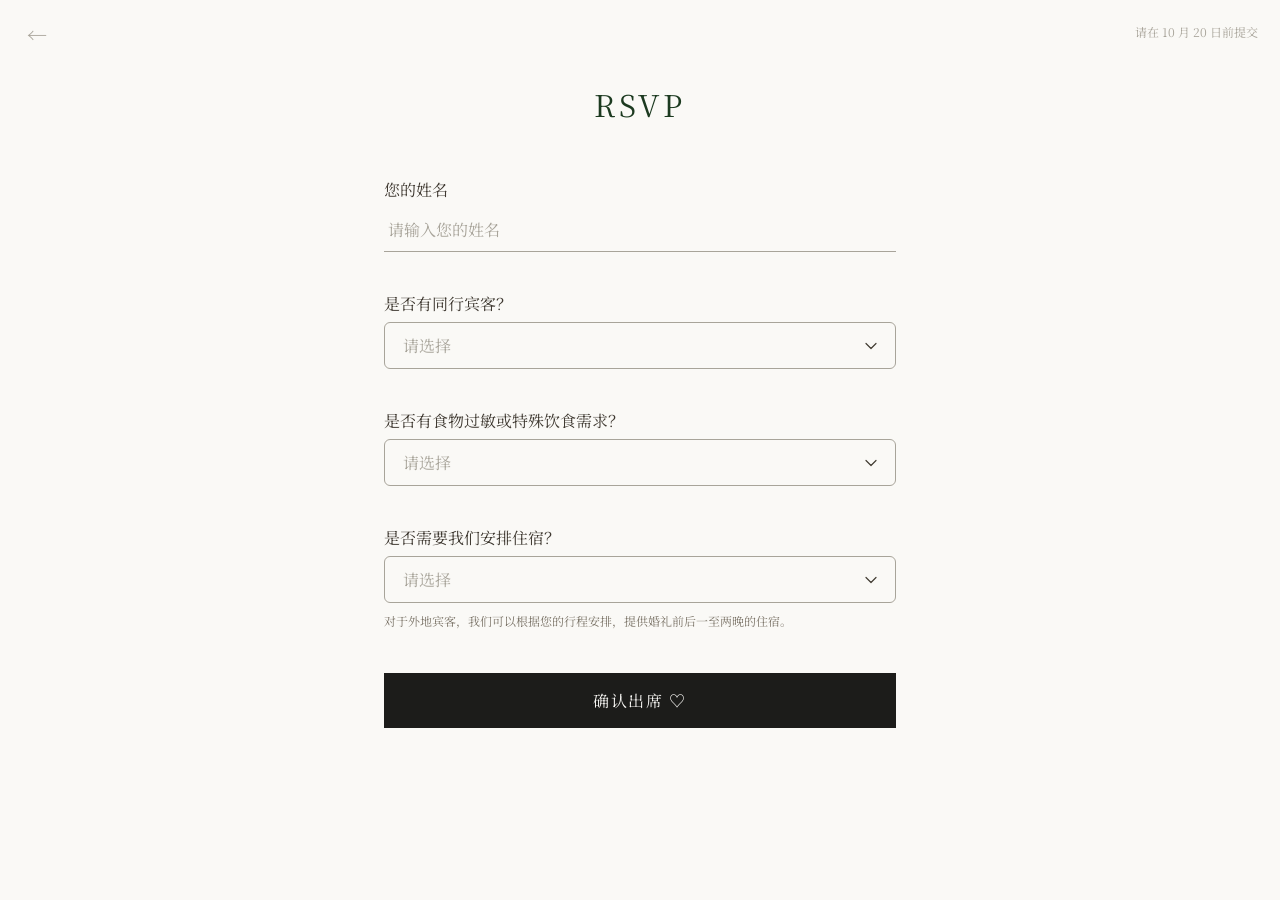
==== rsvp.html @ 76c414fb "Update RSVP success screen" ====
<!DOCTYPE html>
<html lang="zh">
<head>
  <meta charset="UTF-8" />
  <meta name="viewport" content="width=device-width, initial-scale=1.0" />
  <title>Wedding Invitation</title>
  <link rel="preconnect" href="https://fonts.googleapis.com" />
  <link rel="preconnect" href="https://fonts.gstatic.com" crossorigin />
  <link href="https://fonts.googleapis.com/css2?family=Cormorant+Garamond:ital,wght@0,300;0,400;1,300;1,400&family=Noto+Serif+SC:wght@300;400&family=Noto+Sans+SC:wght@300;400&display=swap" rel="stylesheet" />
  <link rel="stylesheet" href="style.css" />
</head>
<body class="rsvp-page">

  <a href="index.html?state=page3-rsvp" class="back-link rsvp-floating-back" id="rsvp-back-link" aria-label="返回邀请函">←</a>

  <main class="rsvp-main">
    <div class="rsvp-form-wrap">
      <h1 class="form-heading">RSVP</h1>
      <p class="form-sub">请在 10 月 20 日前提交</p>

      <div id="form-container">
        <div class="field-group">
          <label class="field-label" for="name">您的姓名</label>
          <input class="field-input" type="text" id="name" placeholder="请输入您的姓名" />
        </div>

        <div class="field-group">
          <label class="field-label" for="has-companion">是否有同行宾客？</label>
          <select class="field-select" id="has-companion">
            <option value="">请选择</option>
            <option value="无">无</option>
            <option value="有">有</option>
          </select>
        </div>

        <div class="field-group conditional-field" id="companion-detail-group" hidden>
          <label class="field-label" for="guest-names">同行宾客姓名</label>
          <textarea class="field-textarea compact" id="guest-names" rows="1" placeholder="如有同行宾客，请填写姓名"></textarea>
        </div>

        <div class="field-group">
          <label class="field-label" for="has-allergy">是否有食物过敏或特殊饮食需求？</label>
          <select class="field-select" id="has-allergy">
            <option value="">请选择</option>
            <option value="无">无</option>
            <option value="有">有</option>
          </select>
        </div>

        <div class="field-group conditional-field" id="allergy-detail-group" hidden>
          <label class="field-label" for="allergy-detail">请告诉我们具体的饮食需求</label>
          <textarea class="field-textarea compact" id="allergy-detail" rows="1" placeholder="如有食物过敏或特殊饮食需求，请在这里说明"></textarea>
        </div>

        <div class="field-group">
          <label class="field-label" for="needs-lodging">是否需要我们安排住宿？</label>
          <select class="field-select" id="needs-lodging">
            <option value="">请选择</option>
            <option value="不需要">不需要</option>
            <option value="需要">需要</option>
          </select>
          <p class="field-help">对于外地宾客，我们可以根据您的行程安排，提供婚礼前后一至两晚的住宿。</p>
        </div>

        <div class="field-group conditional-field" id="lodging-detail-group" hidden>
          <label class="field-label" for="lodging-detail">请填写住宿信息</label>
          <p class="field-help">请告诉我们预计入住人数及入住日期。</p>
          <textarea class="field-textarea compact" id="lodging-detail" rows="1" placeholder="示例：2 人，11 月 12 日入住，11 月 14 日离店"></textarea>
        </div>

        <button class="submit-btn" id="submit-btn" onclick="submitRsvp()">确认出席 ♡</button>
        <p class="error-msg" id="error-msg"></p>
      </div>

      <!-- Success state -->
      <div id="success-container" style="display:none;" class="success-container">
        <div class="success-sparkles" aria-hidden="true">
          <img class="success-sparkle success-sparkle-large" src="assets/figma/rsvp-success/sparkle-large.png" alt="" />
          <img class="success-sparkle success-sparkle-top" src="assets/figma/rsvp-success/sparkle-top.png" alt="" />
          <img class="success-sparkle success-sparkle-vertical" src="assets/figma/rsvp-success/sparkle-vertical.png" alt="" />
          <img class="success-sparkle success-sparkle-small" src="assets/figma/rsvp-success/sparkle-small.png" alt="" />
        </div>
        <h2 class="success-heading">回执已收到<br />我们婚礼上见吧！</h2>
        <a href="index.html?state=page3-rsvp" class="back-home-link">返回邀请函</a>
      </div>
    </div>
  </main>

  <script>
    function selectedValue(id) {
      return document.getElementById(id)?.value || '';
    }

    function bindConditionalSelect(selectId, activeValue, groupId) {
      const select = document.getElementById(selectId);
      const group = document.getElementById(groupId);
      if (!select || !group) return;

      const update = () => {
        group.hidden = select.value !== activeValue;
        select.classList.toggle('is-empty', !select.value);
        select.classList.remove('field-error');
      };

      select.addEventListener('change', update);
      update();
    }

    bindConditionalSelect('has-companion', '有', 'companion-detail-group');
    bindConditionalSelect('has-allergy', '有', 'allergy-detail-group');
    bindConditionalSelect('needs-lodging', '需要', 'lodging-detail-group');

    document.querySelectorAll('.field-input, .field-select, .field-textarea').forEach((field) => {
      field.addEventListener('input', () => field.classList.remove('field-error'));
      field.addEventListener('change', () => {
        field.classList.remove('field-error');
        if (field.matches('.field-select')) {
          field.classList.toggle('is-empty', !field.value);
        }
      });
    });

    async function submitRsvp() {
      const nameInput = document.getElementById('name');
      const companionSelect = document.getElementById('has-companion');
      const allergySelect = document.getElementById('has-allergy');
      const lodgingSelect = document.getElementById('needs-lodging');
      const guestNamesInput = document.getElementById('guest-names');
      const allergyDetailInput = document.getElementById('allergy-detail');
      const lodgingDetailInput = document.getElementById('lodging-detail');
      const fields = [nameInput, companionSelect, allergySelect, lodgingSelect, guestNamesInput, allergyDetailInput, lodgingDetailInput];
      const name = nameInput.value.trim();
      const errorMsg = document.getElementById('error-msg');
      errorMsg.textContent = '';

      const hasCompanion = selectedValue('has-companion');
      const guestNames = guestNamesInput.value.trim();
      const hasAllergy = selectedValue('has-allergy');
      const allergyDetail = allergyDetailInput.value.trim();
      const needsLodging = selectedValue('needs-lodging');
      const lodgingDetail = lodgingDetailInput.value.trim();
      const invalidFields = [];

      fields.forEach((field) => field.classList.remove('field-error'));
      if (!name) invalidFields.push(nameInput);
      if (!hasCompanion) invalidFields.push(companionSelect);
      if (hasCompanion === '有' && !guestNames) invalidFields.push(guestNamesInput);
      if (!hasAllergy) invalidFields.push(allergySelect);
      if (hasAllergy === '有' && !allergyDetail) invalidFields.push(allergyDetailInput);
      if (!needsLodging) invalidFields.push(lodgingSelect);
      if (needsLodging === '需要' && !lodgingDetail) invalidFields.push(lodgingDetailInput);

      if (invalidFields.length) {
        invalidFields.forEach((field) => field.classList.add('field-error'));
        errorMsg.textContent = '请完整填写标红的问题。';
        invalidFields[0].focus({ preventScroll: true });
        invalidFields[0].scrollIntoView({ behavior: 'smooth', block: 'center' });
        return;
      }

      const btn = document.getElementById('submit-btn');
      btn.textContent = '提交中...';
      btn.disabled = true;

      const controller = new AbortController();
      const timeoutId = setTimeout(() => controller.abort(), 12000);

      try {
        const res = await fetch('/api/rsvp', {
          method: 'POST',
          headers: { 'Content-Type': 'application/json' },
          body: JSON.stringify({
            name,
            hasCompanion,
            companionNames: guestNames,
            hasDietaryNeed: hasAllergy,
            dietaryDetail: allergyDetail,
            needsLodging,
            lodgingDetail
          }),
          signal: controller.signal
        });
        clearTimeout(timeoutId);

        if (res.ok) {
          document.body.classList.add('is-rsvp-submitted');
          document.getElementById('form-container').style.display = 'none';
          document.getElementById('success-container').style.display = 'block';
        } else {
          let errorDetail = '提交失败';
          try {
            const data = await res.json();
            errorDetail = data.detail || data.error || errorDetail;
          } catch (_) {}
          throw new Error(errorDetail);
        }
      } catch (e) {
        clearTimeout(timeoutId);
        errorMsg.textContent = e.name === 'AbortError'
          ? '提交超时，请稍后再试。'
          : `提交遇到问题：${e.message}`;
        btn.textContent = '确认出席 ♡';
        btn.disabled = false;
      }
    }
  </script>
</body>
</html>
---- style.css ----
@font-face {
  font-family: 'AaGuDianKeBenSongYMB';
  src: url('assets/fonts/AaGuDianKeBenSongYMB.ttf') format('truetype');
  font-weight: 400;
  font-style: normal;
  font-display: swap;
}

:root {
  --ink: #1c1c1a;
  --paper: #faf9f6;
  --stone: #d8d5cd;
  --stone-dark: #a8a49a;
  --accent: #8a7a5c;
  --font-display: 'Cormorant Garamond', 'Noto Serif SC', serif;
  --font-body: 'Noto Sans SC', -apple-system, sans-serif;
  --font-figma-type: 'Anonymous Pro', ui-monospace, SFMono-Regular, Menlo, monospace;
  --max-width: 720px;
  --app-height: 100dvh;
}

* { margin: 0; padding: 0; box-sizing: border-box; }

body {
  background: var(--paper);
  color: var(--ink);
  font-family: var(--font-body);
  line-height: 1.6;
  -webkit-font-smoothing: antialiased;
  overflow-x: hidden;
}

body.is-fog-locked {
  overflow: hidden;
}

body.page-one-only {
  overflow: hidden;
}

a { color: inherit; text-decoration: none; }

/* ---------- Hero ---------- */
.hero {
  width: 100%;
  min-height: var(--app-height);
  height: var(--app-height);
  display: flex;
  align-items: center;
  justify-content: center;
  padding: 0;
  position: relative;
  overflow: hidden;
  background: #f6f6f4;
}

.page1-scene {
  position: relative;
  width: 100vw;
  height: var(--app-height);
  overflow: hidden;
  flex: 0 0 auto;
  background: #0a1d10;
}

.page1-scene img,
.page1-fog-canvas {
  display: block;
  pointer-events: none;
  user-select: none;
}

.page1-bg {
  position: absolute;
  left: 0;
  top: 50%;
  width: 108%;
  height: 108%;
  max-width: none;
  object-fit: cover;
  object-position: left center;
  transform: translateY(-50%);
}

.page1-title {
  position: absolute;
  left: 26.13%;
  top: 36.6%;
  z-index: 2;
  width: 32.27%;
  display: flex;
  flex-direction: column;
  gap: 6px;
  color: #fff;
  font-size: 24px;
  line-height: 1;
  text-align: left;
  word-break: break-word;
  overflow: visible;
  pointer-events: none;
  transform: translate3d(0, 0, 0);
  will-change: transform, opacity;
}

.page1-title span {
  display: block;
  width: 100%;
  overflow: visible;
  white-space: nowrap;
}

.page1-sticker {
  position: absolute;
  z-index: 2;
  display: flex;
  align-items: center;
  justify-content: center;
  pointer-events: none;
  opacity: 0;
  animation: sticker-enter 1.25s cubic-bezier(0.22, 1, 0.36, 1) forwards;
  animation-delay: var(--delay, 0s);
  animation-play-state: paused;
}

.page1-sticker img {
  width: 100%;
  height: 100%;
  max-width: none;
  object-fit: contain;
  transform: rotate(var(--r, 0deg)) scaleX(var(--sx, 1)) scaleY(var(--sy, 1));
  transform-origin: 50% 50%;
}

.page1-scene.is-motion-ready .page1-strawberry-top img {
  animation: page1-strawberry-top-motion 2.5s linear infinite;
}

.page1-scene.is-motion-ready .page1-strawberry-left img {
  animation: page1-strawberry-left-motion 2.5s linear infinite;
}

.page1-scene.is-motion-ready .page1-deer img {
  animation: page1-deer-motion 2.5s linear infinite;
}

.page1-scene.is-motion-ready .page1-butterfly-left img {
  animation: page1-butterfly-left-motion 2.5s linear infinite;
}

.page1-scene.is-motion-ready .page1-butterfly-center img {
  animation: page1-butterfly-center-motion 2.5s linear infinite;
}

.page1-scene.is-exiting-to-page2 .page1-strawberry-left,
.page1-scene.is-exiting-to-page2 .page1-deer,
.page1-scene.is-exiting-to-page2 .page1-butterfly-center,
.page1-scene.is-page2 .page1-strawberry-left,
.page1-scene.is-page2 .page1-deer,
.page1-scene.is-page2 .page1-butterfly-center {
  animation: page1-extra-sticker-exit 0.78s cubic-bezier(0.6, 0, 0.4, 1) forwards;
}

.page1-scene.is-returning-to-page1 .page1-strawberry-left,
.page1-scene.is-returning-to-page1 .page1-deer,
.page1-scene.is-returning-to-page1 .page1-butterfly-center {
  animation: page1-extra-sticker-return 0.78s cubic-bezier(0.22, 1, 0.36, 1) forwards;
}

.page1-scene.is-entering-page3 .page1-strawberry-left,
.page1-scene.is-entering-page3 .page1-deer,
.page1-scene.is-entering-page3 .page1-butterfly-center {
  animation: page1-extra-sticker-return 0.78s cubic-bezier(0.22, 1, 0.36, 1) forwards;
}

.page1-scene.is-exiting-to-page2 .page1-title {
  animation: page1-title-exit-left 0.95s cubic-bezier(0.6, 0, 0.4, 1) forwards;
}

.page1-scene.is-page2 .page1-title {
  opacity: 1;
  transform: translate3d(-120vw, 2vh, 0);
}

.page1-scene.is-returning-to-page1 .page1-title {
  animation: page1-title-return-right 0.95s cubic-bezier(0.22, 1, 0.36, 1) forwards;
}

.page1-scene.is-entering-page3 .page1-title,
.page1-scene.is-page3 .page1-title {
  opacity: 0;
  transition: opacity 0.45s ease;
}

.page1-scene.is-exiting-to-page2 .page1-strawberry-left img,
.page1-scene.is-exiting-to-page2 .page1-deer img,
.page1-scene.is-exiting-to-page2 .page1-butterfly-center img,
.page1-scene.is-page2 .page1-strawberry-left img,
.page1-scene.is-page2 .page1-deer img,
.page1-scene.is-page2 .page1-butterfly-center img,
.page1-scene.is-entering-page3 .page1-strawberry-left img,
.page1-scene.is-entering-page3 .page1-deer img,
.page1-scene.is-entering-page3 .page1-butterfly-center img,
.page1-scene.is-returning-to-page1 .page1-strawberry-left img,
.page1-scene.is-returning-to-page1 .page1-deer img,
.page1-scene.is-returning-to-page1 .page1-butterfly-center img {
  animation: none;
}

.page1-strawberry-top {
  --from-x: 42%;
  --from-y: -38%;
  --exit-x: 70vw;
  --exit-y: -8vh;
  --r: 12deg;
  --delay: 0s;
  left: auto;
  right: -3.09%;
  top: -2.71%;
  width: 35.09%;
  height: 17.74%;
}

.page1-strawberry-left {
  --from-x: -42%;
  --from-y: -14%;
  --exit-x: -72vw;
  --exit-y: -18vh;
  --r: 79.72deg;
  --delay: 0s;
  left: -8.2%;
  top: 17.4%;
  width: 30.96%;
  height: 13.13%;
}

.page1-deer {
  --from-x: 46%;
  --from-y: 4%;
  --exit-x: 76vw;
  --exit-y: 6vh;
  --r: 169.25deg;
  --sy: -1;
  --delay: 0s;
  left: auto;
  top: auto;
  right: -16.15%;
  bottom: -4.81%;
  width: 50.82%;
  height: 35.1%;
}

.page1-butterfly-left {
  --from-x: -56vw;
  --from-y: 8vh;
  --r: 17.71deg;
  --delay: 0s;
  left: 11.47%;
  top: auto;
  bottom: 14.5%;
  width: 14.68%;
  height: 6.61%;
}

.page1-butterfly-center {
  --from-x: 42vw;
  --from-y: -7vh;
  --exit-x: 72vw;
  --exit-y: -8vh;
  --r: 180deg;
  --sy: -1;
  --delay: 0s;
  left: auto;
  top: auto;
  right: 15.6%;
  bottom: 73.2%;
  width: 12.4%;
  height: 5.42%;
}

.page1-scene.is-revealed .page1-sticker {
  opacity: 1;
  animation-play-state: running;
}

.page1-scene.is-page1-settled:not(.is-exiting-to-page2):not(.is-page2):not(.is-entering-page3):not(.is-returning-to-page1) .page1-sticker,
.page1-scene.is-page3 .page1-sticker:not(.page1-butterfly-left) {
  opacity: 1;
  animation: none;
  transform: translate(0, 0) scale(1);
}

.page1-scene.is-exiting-to-page2 .page1-butterfly-left,
.page1-scene.is-page2 .page1-butterfly-left,
.page1-scene.is-entering-page3 .page1-butterfly-left,
.page1-scene.is-page3 .page1-butterfly-left,
.page1-scene.is-returning-to-page1 .page1-butterfly-left {
  opacity: 1;
  animation: none;
  transform: translate(0, 0) scale(1);
}

.page1-fog-canvas {
  position: absolute;
  inset: 0;
  z-index: 3;
  width: 100%;
  height: 100%;
  pointer-events: auto;
  touch-action: none;
  cursor: crosshair;
}

.page1-scene.is-fog-dissolving .page1-fog-canvas,
.page1-scene.is-fog-cleared .page1-fog-canvas {
  pointer-events: none;
  cursor: default;
}

.page1-scene.is-fog-cleared .page1-fog-canvas {
  opacity: 0;
  visibility: hidden;
}

.page-controls {
  position: absolute;
  left: 50%;
  bottom: calc(43px + env(safe-area-inset-bottom));
  z-index: 4;
  display: flex;
  align-items: center;
  gap: 18px;
  transform: translateX(-50%);
  touch-action: manipulation;
  -webkit-user-select: none;
  user-select: none;
}

.page1-controls {
  opacity: 0;
  pointer-events: none;
  transition: opacity 0.35s ease;
}

.page1-scene.is-motion-ready .page1-controls {
  opacity: 1;
  pointer-events: auto;
}

.page-control {
  position: relative;
  display: flex;
  align-items: center;
  justify-content: center;
  width: 34px;
  height: 34px;
  padding: 6px;
  border: 1px solid #fff;
  border-radius: 40px;
  background: transparent;
  color: #fff;
  cursor: pointer;
  touch-action: manipulation;
  -webkit-tap-highlight-color: transparent;
  -webkit-user-select: none;
  user-select: none;
}

.page-control img,
.music-toggle-icon {
  display: block;
  width: 20px;
  height: 20px;
}

.music-toggle-icon {
  position: relative;
}

.music-toggle.is-user-paused .music-toggle-icon::after {
  content: "";
  position: absolute;
  left: 50%;
  top: 50%;
  width: 25px;
  height: 2px;
  border-radius: 999px;
  background: #fff;
  transform: translate(-50%, -50%) rotate(-45deg);
  transform-origin: 50% 50%;
}

@media (prefers-reduced-motion: reduce) {
  .page1-fog-canvas {
    opacity: 0.75;
  }

  .page1-sticker {
    opacity: 1;
    animation: none;
  }

  .page1-sticker img {
    animation: none !important;
  }
}

@keyframes sticker-enter {
  from {
    transform: translate(var(--from-x), var(--from-y)) scale(0.96);
  }
  to {
    transform: translate(0, 0) scale(1);
  }
}

@keyframes page1-extra-sticker-exit {
  from {
    transform: translate(0, 0) scale(1);
  }
  to {
    transform: translate(var(--exit-x), var(--exit-y)) scale(0.94);
  }
}

@keyframes page1-extra-sticker-return {
  from {
    transform: translate(var(--exit-x), var(--exit-y)) scale(0.94);
  }
  to {
    transform: translate(0, 0) scale(1);
  }
}

@keyframes page1-title-exit-left {
  from {
    opacity: 1;
    transform: translate3d(0, 0, 0);
  }
  to {
    opacity: 1;
    transform: translate3d(-120vw, 2vh, 0);
  }
}

@keyframes page1-title-return-right {
  from {
    opacity: 1;
    transform: translate3d(-120vw, 2vh, 0);
  }
  to {
    opacity: 1;
    transform: translate3d(0, 0, 0);
  }
}

@keyframes page1-strawberry-top-motion {
  0% { transform: rotate(var(--r, 0deg)) scaleX(var(--sx, 1)) scaleY(var(--sy, 1)); }
  50% { transform: rotate(13.52deg) scaleX(var(--sx, 1)) scaleY(var(--sy, 1)); }
  100% { transform: rotate(var(--r, 0deg)) scaleX(var(--sx, 1)) scaleY(var(--sy, 1)); }
}

@keyframes page1-strawberry-left-motion {
  0% { transform: rotate(var(--r, 0deg)) scaleX(var(--sx, 1)) scaleY(var(--sy, 1)); }
  50% { transform: rotate(77.69deg) scaleX(var(--sx, 1)) scaleY(var(--sy, 1)); }
  100% { transform: rotate(var(--r, 0deg)) scaleX(var(--sx, 1)) scaleY(var(--sy, 1)); }
}

@keyframes page1-deer-motion {
  0% { transform: translate(0, 0) rotate(var(--r, 0deg)) scaleX(var(--sx, 1)) scaleY(var(--sy, 1)); }
  50% { transform: translate(6px, 0) rotate(var(--r, 0deg)) scaleX(var(--sx, 1)) scaleY(var(--sy, 1)); }
  100% { transform: translate(0, 0) rotate(var(--r, 0deg)) scaleX(var(--sx, 1)) scaleY(var(--sy, 1)); }
}

@keyframes page1-butterfly-left-motion {
  0% { transform: translate(0, 0) rotate(var(--r, 0deg)) scaleX(var(--sx, 1)) scaleY(var(--sy, 1)); }
  25% { transform: translate(3px, 0.23px) rotate(15.18deg) scaleX(var(--sx, 1)) scaleY(var(--sy, 1)); }
  50% { transform: translate(0, -3.5px) rotate(17.7deg) scaleX(var(--sx, 1)) scaleY(var(--sy, 1)); }
  75% { transform: translate(-3px, 0.23px) rotate(20.23deg) scaleX(var(--sx, 1)) scaleY(var(--sy, 1)); }
  100% { transform: translate(0, 0) rotate(var(--r, 0deg)) scaleX(var(--sx, 1)) scaleY(var(--sy, 1)); }
}

@keyframes page1-butterfly-center-motion {
  0% { transform: translate(0, 0) rotate(var(--r, 0deg)) scaleX(var(--sx, 1)) scaleY(var(--sy, 1)); }
  25% { transform: translate(-2.5px, -0.2px) rotate(181.95deg) scaleX(var(--sx, 1)) scaleY(var(--sy, 1)); }
  50% { transform: translate(0, 3px) rotate(180deg) scaleX(var(--sx, 1)) scaleY(var(--sy, 1)); }
  75% { transform: translate(2.5px, -0.2px) rotate(178.02deg) scaleX(var(--sx, 1)) scaleY(var(--sy, 1)); }
  100% { transform: translate(0, 0) rotate(var(--r, 0deg)) scaleX(var(--sx, 1)) scaleY(var(--sy, 1)); }
}

@keyframes page2-camera-enter {
  from {
    transform: translateX(28%) translateY(8px) rotate(1.4deg);
  }
  to {
    transform: translateX(-50%) translate(0, 0) rotate(0deg);
  }
}

@keyframes page2-camera-exit {
  from {
    transform: translateX(-50%) translate(0, 0) rotate(0deg);
  }
  to {
    transform: translateX(28%) translateY(8px) rotate(1.4deg);
  }
}

@keyframes page2-camera-motion {
  0% { transform: translateX(-50%) translate(0, 0.16px) rotate(-0.11deg); }
  15% { transform: translateX(-50%) translate(0.94px, -0.38px) rotate(-0.29deg); }
  30% { transform: translateX(-50%) translate(-0.38px, -0.38px) rotate(0deg); }
  45% { transform: translateX(-50%) translate(-0.53px, 0.42px) rotate(0.17deg); }
  60% { transform: translateX(-50%) translate(0.4px, 0.38px) rotate(0.06deg); }
  75% { transform: translateX(-50%) translate(0.14px, -0.21px) rotate(-0.06deg); }
  90% { transform: translateX(-50%) translate(-0.23px, -0.14px) rotate(0deg); }
  100% { transform: translateX(-50%) translate(0, 0) rotate(0deg); }
}

@keyframes page2-butterfly-left-motion {
  0% { transform: translate(0, 0) rotate(var(--r, 0deg)); }
  27.5% { transform: translate(-1.91px, -3.5px) rotate(20.23deg); }
  55% { transform: translate(1.01px, 1.5px) rotate(20.23deg); }
  70% { transform: translate(2.5px, -1.17px) rotate(14.72deg); }
  100% { transform: translate(0, 0) rotate(var(--r, 0deg)); }
}

@keyframes page2-strawberry-top-motion {
  0% { transform: rotate(var(--r, 0deg)); }
  62.5% { transform: rotate(13.52deg); }
  100% { transform: rotate(var(--r, 0deg)); }
}

@keyframes fadeUp {
  from { opacity: 0; transform: translateY(16px); }
  to { opacity: 1; transform: translateY(0); }
}

/* ---------- Figma pages ---------- */
.figma-section {
  width: 100%;
  min-height: var(--app-height);
  height: var(--app-height);
  display: flex;
  align-items: center;
  justify-content: center;
  padding: 0;
  overflow: visible;
  background: #f6f6f4;
}

.figma-frame,
.figma-scene {
  position: relative;
  width: max(100vw, calc(var(--app-height) * 375 / 812));
  aspect-ratio: 375 / 812;
  flex: 0 0 auto;
}

.page-one-only .figma-section {
  display: none;
}

.figma-frame {
  overflow: visible;
}

.figma-scene {
  width: 100%;
  height: 100%;
  overflow: hidden;
  background: #f5f4f0;
  isolation: isolate;
}

.figma-scene::before {
  content: "";
  position: absolute;
  inset: 0;
  z-index: 0;
  background-image: var(--page-bg);
  background-position: center;
  background-size: cover;
  pointer-events: none;
}

.figma-scene > :not(.figma-bg) {
  z-index: 1;
}

.figma-scene img,
.figma-bleed {
  display: block;
  pointer-events: none;
  user-select: none;
}

.figma-bleed {
  z-index: 2;
}

.figma-bg {
  display: none;
}

.figma-type {
  font-family: var(--font-figma-type);
  font-weight: 700;
  font-style: normal;
}

.page4-scene {
  color: #4c525a;
  letter-spacing: 0.1em;
}

.page2-frame,
.page2-scene {
  width: 100vw;
  height: var(--app-height);
  aspect-ratio: auto;
}

.page2-inline {
  position: absolute;
  inset: 0;
  z-index: 3;
  pointer-events: none;
}

.page2-scene {
  --page2-camera-left: 62%;
  --page2-camera-top: 23.4%;
  --page2-camera-width: 117vw;
  --page2-camera-height: 101.24vw;
  --page2-from-top: 19.46%;
  --page2-from-height: 12px;
  --page2-locations-top: 62%;
  color: #fff;
  letter-spacing: 0.1em;
}

.page2-scene::before {
  display: none;
}

.page2-bg {
  position: absolute;
  left: 0;
  top: 50%;
  z-index: 0;
  width: 108%;
  height: 108%;
  max-width: none;
  object-fit: cover;
  object-position: left center;
  transform: translateY(-50%);
}

.page2-from {
  position: absolute;
  left: 39.73%;
  top: var(--page2-from-top);
  z-index: 2;
  opacity: 0;
  font-size: 12px;
  line-height: 1;
  text-align: right;
  white-space: nowrap;
  transition: opacity 0.35s ease 0.35s;
}

.page2-camera {
  position: absolute;
  left: var(--page2-camera-left);
  top: var(--page2-camera-top);
  z-index: 2;
  width: var(--page2-camera-width);
  aspect-ratio: 527 / 456;
  overflow: hidden;
  opacity: 0;
  transform: translateX(28%) translateY(8px) rotate(1.4deg);
}

.page2-scene.is-active .page2-camera {
  opacity: 1;
  animation: page2-camera-enter 0.95s cubic-bezier(0.22, 1, 0.36, 1) forwards;
}

.page2-scene.is-motion-ready .page2-camera {
  opacity: 1;
  animation: page2-camera-motion 2s linear infinite;
}

.page2-scene.is-leaving .page2-camera {
  opacity: 1;
  animation: page2-camera-exit 0.78s cubic-bezier(0.6, 0, 0.4, 1) forwards;
}

.page2-video {
  position: absolute;
  left: 14.6%;
  top: 19.2%;
  z-index: 1;
  width: 53.8%;
  height: 46.6%;
  max-width: none;
  object-fit: cover;
  background: #9fbee6;
}

.page2-camera-frame {
  position: absolute;
  left: -24.45%;
  top: -25.05%;
  z-index: 2;
  width: 167.58%;
  height: 145.06%;
  max-width: none;
  object-fit: fill;
}

.page2-locations {
  position: absolute;
  left: 50%;
  top: var(--page2-locations-top);
  z-index: 2;
  opacity: 0;
  display: flex;
  flex-direction: column;
  align-items: center;
  gap: 4px;
  font-size: 12px;
  line-height: 1;
  text-align: center;
  white-space: nowrap;
  transform: translate(-50%, -50%);
  transition: opacity 0.35s ease 0.45s;
}

.page2-locations span {
  display: block;
  background: #050d29;
  padding: 0 1px;
}

.page2-sticker {
  position: absolute;
  z-index: 2;
  display: flex;
  align-items: center;
  justify-content: center;
  pointer-events: none;
}

.page2-sticker img {
  width: 100%;
  height: 100%;
  max-width: none;
  object-fit: contain;
}

.page2-butterfly-left {
  left: 11.47%;
  top: 82.39%;
  width: 14.68%;
  height: 6.61%;
}

.page2-butterfly-left img {
  --r: 17.71deg;
  animation: page2-butterfly-left-motion 4s linear infinite;
}

.page2-strawberry-top {
  right: -3.09%;
  top: -2.71%;
  width: 35.09%;
  height: 17.74%;
}

.page2-strawberry-top img {
  --r: 12deg;
  animation: page2-strawberry-top-motion 2s linear infinite;
}

.page2-scene.is-active .page2-from,
.page2-scene.is-active .page2-locations {
  opacity: 1;
}

.page2-scene.is-leaving .page2-from,
.page2-scene.is-leaving .page2-locations {
  opacity: 0;
  transition: none;
}

.page3-inline {
  --page3-index: 0;
  --page3-card-width: min(90vw, calc(var(--app-height) * 338 / 812));
  --page3-card-height: calc(var(--page3-card-width) * 4 / 3);
  --page3-slide-step: min(90vw, calc(var(--app-height) * 338 / 812));
  --page3-track-y: -2vh;
  position: absolute;
  inset: 0;
  z-index: 1;
  overflow: hidden;
  pointer-events: none;
  color: #fff;
  letter-spacing: 0.1em;
}

.page3-inline.is-active {
  pointer-events: auto;
}

.page3-carousel,
.page3-track {
  position: absolute;
  inset: 0;
  touch-action: pan-y;
}

.page3-track {
  transform: translate(
    calc(var(--page3-index) * var(--page3-slide-step) * -1),
    var(--page3-track-y)
  );
  transition: transform 0.82s cubic-bezier(0.22, 1, 0.36, 1);
  will-change: transform;
}

.page3-inline.is-restoring .page3-track {
  transition: none;
}

.page3-inline:not(.is-active) .page3-track {
  transform: translate(112vw, var(--page3-track-y));
}

.page3-inline.is-leaving .page3-track {
  transform: translate(112vw, var(--page3-track-y));
  transition-duration: 0.78s;
  transition-timing-function: cubic-bezier(0.6, 0, 0.4, 1);
}

.page3-polaroid {
  position: absolute;
  left: calc(50% + var(--i) * var(--page3-slide-step));
  top: calc(50% + var(--lift));
  z-index: 1;
  width: var(--page3-card-width);
  height: var(--page3-card-height);
  margin: 0;
  transform: translate(-50%, -50%) rotate(var(--tilt));
  transform-origin: 50% 50%;
}

.page3-rsvp-polaroid {
  z-index: 3;
}

.page3-slide-photo,
.page3-rsvp-content,
.page3-rsvp-cat,
.page3-polaroid-frame {
  position: absolute;
  max-width: none;
}

.page3-slide-photo {
  left: 9.5%;
  top: 7.9%;
  z-index: 1;
  width: 81.8%;
  height: 73.8%;
  object-fit: cover;
}

.page3-polaroid-frame {
  inset: 0;
  z-index: 2;
  width: 100%;
  height: 100%;
  object-fit: fill;
}

.page3-rsvp-content {
  left: 50%;
  top: 24.5%;
  z-index: 20;
  display: flex;
  width: 51%;
  transform: translateX(-50%) translateZ(0);
  flex-direction: column;
  align-items: center;
  gap: 10px;
  font-size: 14px;
  line-height: 1;
  text-align: center;
  white-space: nowrap;
  pointer-events: auto;
}

.page3-rsvp-details {
  display: flex;
  flex-direction: column;
  align-items: center;
  gap: 7px;
  pointer-events: none;
}

.page3-rsvp-link {
  position: absolute;
  left: 50%;
  top: 66px;
  z-index: 21;
  display: inline-block;
  min-width: 72px;
  border: 0;
  padding: 9px 14px;
  background: transparent;
  color: inherit;
  font: inherit;
  line-height: 1;
  transform: translateX(-50%) translateZ(0);
  cursor: pointer;
  pointer-events: auto;
  touch-action: manipulation;
  text-decoration: underline;
  text-underline-offset: 2px;
}

.page3-rsvp-details span,
.page3-rsvp-content small {
  pointer-events: none;
}

.page3-rsvp-content small {
  position: absolute;
  left: 50%;
  top: calc(var(--page3-card-height) * 0.29);
  transform: translateX(-50%);
  font-size: 10px;
  line-height: 1;
  white-space: nowrap;
}

.page3-rsvp-cat {
  left: 9.8%;
  top: 59.4%;
  z-index: 1;
  width: 27.4%;
  height: 22.4%;
  object-fit: contain;
  transform: rotate(26.13deg);
  transform-origin: 50% 50%;
}

.page3-slide-photo,
.page3-rsvp-cat,
.page3-polaroid-frame {
  pointer-events: none;
}

.page4-scene {
  --page-bg: url("assets/figma/page4/background.jpg");
  color: #4a4c4d;
}

.page4-details {
  position: absolute;
  left: 50%;
  top: 31.77%;
  width: 40.8%;
  transform: translateX(-50%);
  display: flex;
  flex-direction: column;
  align-items: center;
  gap: 12px;
  font-size: 16px;
  line-height: 1;
  text-align: center;
  white-space: nowrap;
}

.page4-details a {
  display: inline-block;
}

.page4-deer {
  position: absolute;
  left: 5.07%;
  top: 83.5%;
  width: 26.93%;
  height: 12.44%;
  max-width: none;
  transform: rotate(180deg) scaleY(-1);
  object-fit: cover;
}

.page4-flowers {
  position: absolute;
  left: 50%;
  top: 76.85%;
  width: 105.6%;
  height: 24.88%;
  max-width: none;
  transform: translateX(-50%);
  object-fit: cover;
}

.page4-photo-side {
  position: absolute;
  left: 70.5%;
  top: 83.75%;
  width: 29.33%;
  height: 15.76%;
  max-width: none;
  object-fit: contain;
}

/* ---------- RSVP page ---------- */
.rsvp-page {
  --font-rsvp: 'AaGuDianKeBenSongYMB', 'Noto Serif SC', serif;
  background: var(--paper);
  font-family: var(--font-rsvp);
  font-size: 16px;
}

.rsvp-page input,
.rsvp-page select,
.rsvp-page textarea,
.rsvp-page button {
  font-family: var(--font-rsvp);
}

.back-link {
  font-size: 13px;
  letter-spacing: 0.05em;
  color: var(--stone-dark);
}

.rsvp-floating-back {
  position: absolute;
  left: 20px;
  top: max(18px, env(safe-area-inset-top));
  z-index: 20;
  display: inline-flex;
  width: 34px;
  height: 34px;
  align-items: center;
  justify-content: center;
  font-size: 20px;
  line-height: 1;
  letter-spacing: 0;
  text-decoration: none;
}

.rsvp-page.is-rsvp-submitted .rsvp-floating-back,
.rsvp-page.is-rsvp-submitted .form-sub {
  display: none;
}

.rsvp-main {
  max-width: 560px;
  margin: 0 auto;
  padding: 82px 24px 120px;
}

.form-heading {
  font-family: var(--font-rsvp);
  font-style: normal;
  font-weight: 400;
  font-size: 30px;
  line-height: normal;
  letter-spacing: 0.12em;
  margin: 0 0 54px;
  color: #1c3a20;
  text-align: center;
}

.form-sub {
  position: absolute;
  right: 22px;
  top: max(22px, calc(env(safe-area-inset-top) + 4px));
  z-index: 20;
  font-size: 12px;
  line-height: 20px;
  color: var(--stone-dark);
  margin: 0;
  text-align: right;
  white-space: nowrap;
}

.field-group { margin-bottom: 42px; }

.field-label {
  display: block;
  font-family: var(--font-rsvp);
  font-size: 16px;
  line-height: 20px;
  letter-spacing: 0;
  margin-bottom: 8px;
  color: #3f3931;
}

.required { color: var(--accent); }

.field-input, .field-select, .field-textarea {
  width: 100%;
  border: none;
  border-bottom: 1px solid var(--stone-dark);
  background: transparent;
  padding: 10px 4px;
  font-family: var(--font-rsvp);
  font-size: 16px;
  color: var(--ink);
}

.field-input::placeholder,
.field-textarea::placeholder {
  color: #a8a49a;
  opacity: 1;
}

.field-select.is-empty {
  color: #a8a49a;
}

.field-select {
  appearance: none;
  border: 1px solid var(--stone-dark);
  border-radius: 6px;
  box-shadow: none;
  padding: 14px 50px 14px 18px;
  background-color: transparent;
  background-image: url("data:image/svg+xml,%3Csvg width='12' height='8' viewBox='0 0 12 8' xmlns='http://www.w3.org/2000/svg'%3E%3Cpath d='M1 1.5L6 6.5L11 1.5' fill='none' stroke='%23433d34' stroke-width='1.2' stroke-linecap='round' stroke-linejoin='round'/%3E%3C/svg%3E");
  background-position: right 18px center;
  background-repeat: no-repeat;
  background-size: 12px 8px;
}

.field-input:focus, .field-select:focus, .field-textarea:focus {
  outline: none;
  border-bottom-color: var(--accent);
}

.field-input.field-error,
.field-textarea.field-error {
  border-bottom-color: #b5493a;
}

.field-select.field-error {
  border-color: #b5493a;
}

.field-select:focus {
  border-color: var(--accent);
}

.field-textarea {
  resize: vertical;
  min-height: 44px;
  padding: 10px 4px;
  line-height: 24px;
}

.field-textarea.compact {
  height: 44px;
  min-height: 44px;
  overflow: hidden;
}

.field-help {
  margin-top: 8px;
  color: #7d766a;
  font-family: var(--font-rsvp);
  font-size: 12px;
  line-height: 20px;
}

.radio-group, .checkbox-group {
  display: flex;
  flex-wrap: wrap;
  gap: 12px;
}

.radio-label, .checkbox-label {
  display: flex;
  align-items: center;
  gap: 8px;
  border: 1px solid var(--stone);
  padding: 10px 16px;
  font-size: 14px;
  cursor: pointer;
  transition: border-color 0.2s ease;
}

.radio-label:has(input:checked), .checkbox-label:has(input:checked) {
  border-color: var(--accent);
  background: rgba(138,122,92,0.06);
}

.submit-btn {
  width: 100%;
  background: var(--ink);
  color: var(--paper);
  border: none;
  padding: 16px;
  font-family: var(--font-rsvp);
  font-size: 16px;
  letter-spacing: 0.1em;
  cursor: pointer;
  transition: opacity 0.2s ease;
}

.submit-btn:hover { opacity: 0.85; }
.submit-btn:disabled { opacity: 0.5; cursor: default; }

.error-msg {
  color: #b5493a;
  font-size: 13px;
  margin-top: 16px;
  min-height: 18px;
}

.success-container {
  position: relative;
  text-align: center;
  padding: 118px 0 0;
  animation: fadeUp 0.8s ease both;
}

.success-sparkles {
  position: relative;
  width: 96px;
  height: 118px;
  margin: 0 auto 78px;
}

.success-sparkle {
  position: absolute;
  display: block;
  object-fit: contain;
  transform-origin: 50% 50%;
  pointer-events: none;
}

.success-sparkle-large {
  left: 26%;
  top: 62%;
  width: 54px;
  height: 54px;
  animation: success-sparkle-large 1.95s linear infinite;
}

.success-sparkle-top {
  left: 70%;
  top: 36%;
  width: 40px;
  height: 45px;
  animation: success-sparkle-top 1.95s linear infinite;
}

.success-sparkle-vertical {
  left: 55%;
  top: 0;
  width: 28px;
  height: 57px;
  animation: success-sparkle-vertical 1.95s linear infinite;
}

.success-sparkle-small {
  left: 12%;
  top: 45%;
  width: 34px;
  height: 26px;
  animation: success-sparkle-small 1.95s linear infinite;
}

.success-heading {
  font-family: var(--font-rsvp);
  font-style: normal;
  font-weight: 400;
  font-size: 24px;
  line-height: 1.5;
  color: #0a0a0a;
  margin: 0 0 72px;
}

.success-body {
  font-size: 14px;
  color: var(--stone-dark);
  margin-bottom: 36px;
}

.back-home-link {
  color: #4a4c4d;
  font-family: var(--font-rsvp);
  font-size: 16px;
  line-height: 1;
  letter-spacing: 0.1em;
  border-bottom: 1px solid currentColor;
  padding-bottom: 2px;
}

@media (prefers-reduced-motion: reduce) {
  .success-container,
  .success-sparkle {
    animation: none;
  }
}

@keyframes success-sparkle-large {
  0% { opacity: 1; transform: scale(1); }
  41.026% { opacity: 0.25; transform: scale(0.65); }
  82.051%, 100% { opacity: 1; transform: scale(1); }
}

@keyframes success-sparkle-top {
  0%, 15.385% { opacity: 1; transform: scale(1); }
  51.282% { opacity: 0.2; transform: scale(0.6); }
  87.179%, 100% { opacity: 1; transform: scale(1); }
}

@keyframes success-sparkle-vertical {
  0%, 7.692% { opacity: 1; transform: scale(1); }
  53.846% { opacity: 0.3; transform: scale(0.7); }
  100% { opacity: 1; transform: scale(1); }
}

@keyframes success-sparkle-small {
  0%, 23.077% { opacity: 1; transform: scale(1); }
  61.538% { opacity: 0.2; transform: scale(0.55); }
  100% { opacity: 1; transform: scale(1); }
}
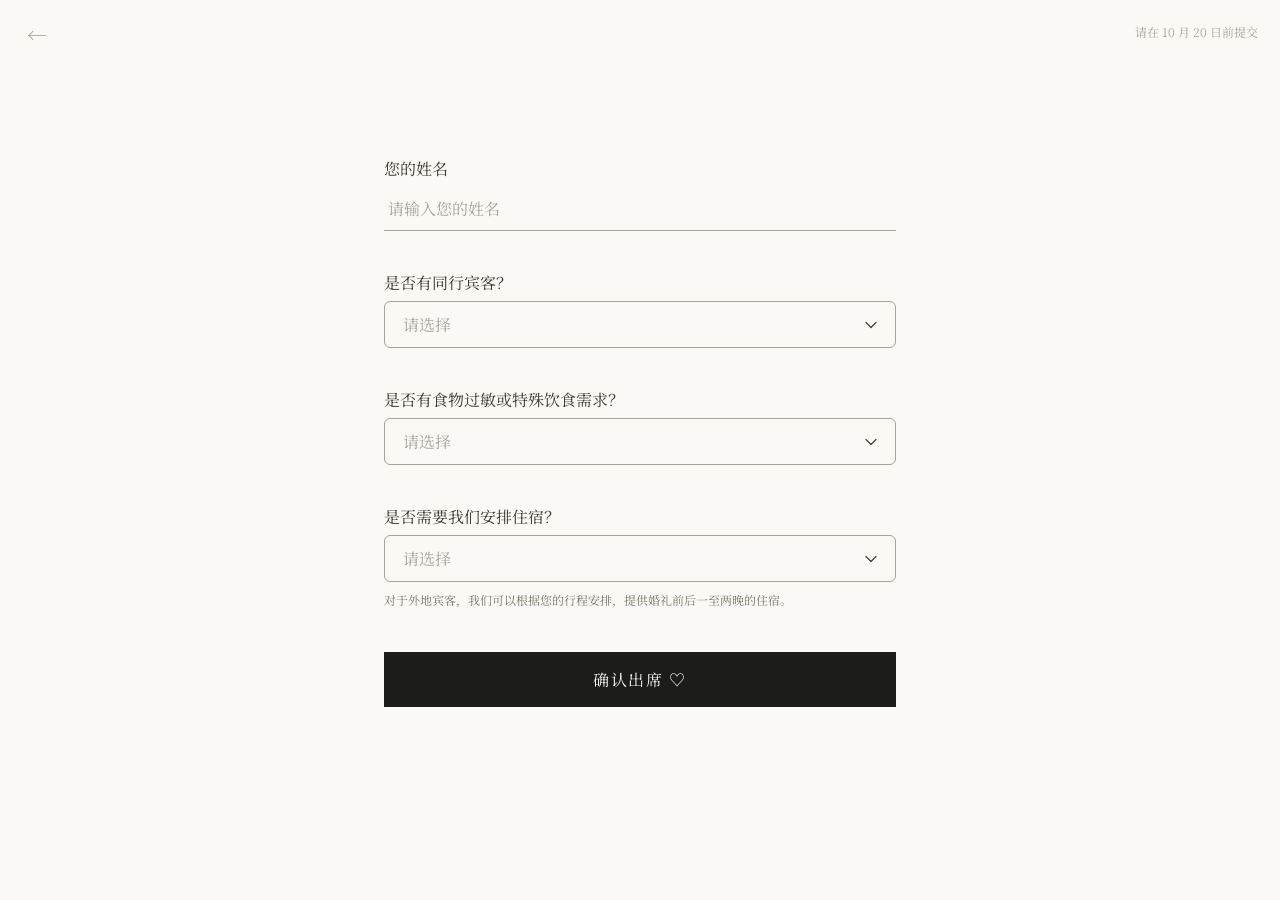
==== commit 12acf2ca: "Refine RSVP confirmation layout" ====
--- a/rsvp.html
+++ b/rsvp.html
@@ -15,7 +15,6 @@
 
   <main class="rsvp-main">
     <div class="rsvp-form-wrap">
-      <h1 class="form-heading">RSVP</h1>
       <p class="form-sub">请在 10 月 20 日前提交</p>
 
       <div id="form-container">
--- a/style.css
+++ b/style.css
@@ -1062,9 +1062,19 @@
 }
 
 .rsvp-main {
+  display: flex;
+  min-height: 100vh;
+  min-height: 100dvh;
+  align-items: center;
+  justify-content: center;
   max-width: 560px;
   margin: 0 auto;
-  padding: 82px 24px 120px;
+  padding: 72px 24px;
+  box-sizing: border-box;
+}
+
+.rsvp-form-wrap {
+  width: 100%;
 }
 
 .form-heading {
@@ -1267,6 +1277,7 @@
   top: 0;
   width: 28px;
   height: 57px;
+  object-fit: cover;
   animation: success-sparkle-vertical 1.95s linear infinite;
 }
 
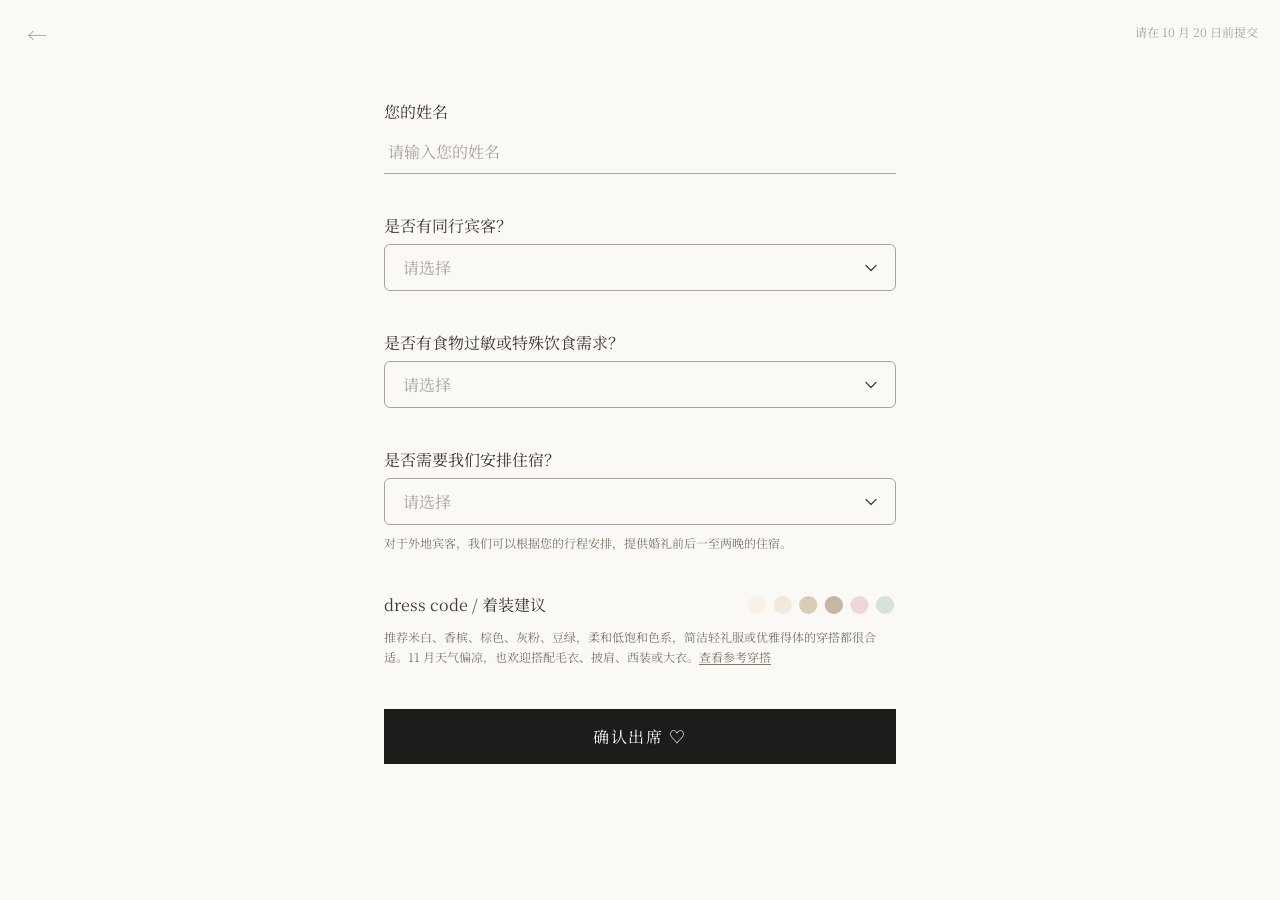
==== commit 7853bfd8: "Add RSVP dress code guidance" ====
--- a/rsvp.html
+++ b/rsvp.html
@@ -65,6 +65,16 @@
           <label class="field-label" for="lodging-detail">请填写住宿信息</label>
           <p class="field-help">请告诉我们预计入住人数及入住日期。</p>
           <textarea class="field-textarea compact" id="lodging-detail" rows="1" placeholder="示例：2 人，11 月 12 日入住，11 月 14 日离店"></textarea>
+        </div>
+
+        <div class="field-group dress-code-group">
+          <div class="dress-code-head">
+            <p class="dress-code-title">dress code / 着装建议</p>
+            <img class="dress-code-swatches" src="assets/figma/dress-code/swatches.svg" alt="米白、香槟、棕色、灰粉、豆绿色块" />
+          </div>
+          <p class="dress-code-copy">
+            推荐米白、香槟、棕色、灰粉、豆绿，柔和低饱和色系，简洁轻礼服或优雅得体的穿搭都很合适。11 月天气偏凉，也欢迎搭配毛衣、披肩、西装或大衣。<a href="assets/figma/dress-code/reference.png" class="dress-code-link">查看参考穿搭</a>
+          </p>
         </div>
 
         <button class="submit-btn" id="submit-btn" onclick="submitRsvp()">确认出席 ♡</button>
--- a/style.css
+++ b/style.css
@@ -1189,6 +1189,50 @@
   line-height: 20px;
 }
 
+.dress-code-group {
+  margin-top: 4px;
+  margin-bottom: 42px;
+}
+
+.dress-code-head {
+  display: flex;
+  align-items: center;
+  justify-content: space-between;
+  gap: 18px;
+  margin-bottom: 12px;
+}
+
+.dress-code-title {
+  margin: 0;
+  color: #3f3931;
+  font-family: var(--font-rsvp);
+  font-size: 16px;
+  line-height: 20px;
+  white-space: nowrap;
+}
+
+.dress-code-swatches {
+  display: block;
+  width: 148px;
+  max-width: 42%;
+  height: auto;
+  flex: 0 0 auto;
+}
+
+.dress-code-copy {
+  margin: 0;
+  color: #7d766a;
+  font-family: var(--font-rsvp);
+  font-size: 12px;
+  line-height: 20px;
+}
+
+.dress-code-link {
+  color: inherit;
+  text-decoration: underline;
+  text-underline-offset: 2px;
+}
+
 .radio-group, .checkbox-group {
   display: flex;
   flex-wrap: wrap;
@@ -1237,7 +1281,7 @@
 .success-container {
   position: relative;
   text-align: center;
-  padding: 118px 0 0;
+  padding: 72px 0 0;
   animation: fadeUp 0.8s ease both;
 }
 
@@ -1273,11 +1317,12 @@
 }
 
 .success-sparkle-vertical {
-  left: 55%;
-  top: 0;
-  width: 28px;
-  height: 57px;
-  object-fit: cover;
+  left: 41%;
+  top: 16%;
+  width: 57px;
+  height: 28px;
+  object-fit: contain;
+  transform: rotate(-90deg);
   animation: success-sparkle-vertical 1.95s linear infinite;
 }
 
@@ -1335,9 +1380,9 @@
 }
 
 @keyframes success-sparkle-vertical {
-  0%, 7.692% { opacity: 1; transform: scale(1); }
-  53.846% { opacity: 0.3; transform: scale(0.7); }
-  100% { opacity: 1; transform: scale(1); }
+  0%, 7.692% { opacity: 1; transform: rotate(-90deg) scale(1); }
+  53.846% { opacity: 0.3; transform: rotate(-90deg) scale(0.7); }
+  100% { opacity: 1; transform: rotate(-90deg) scale(1); }
 }
 
 @keyframes success-sparkle-small {
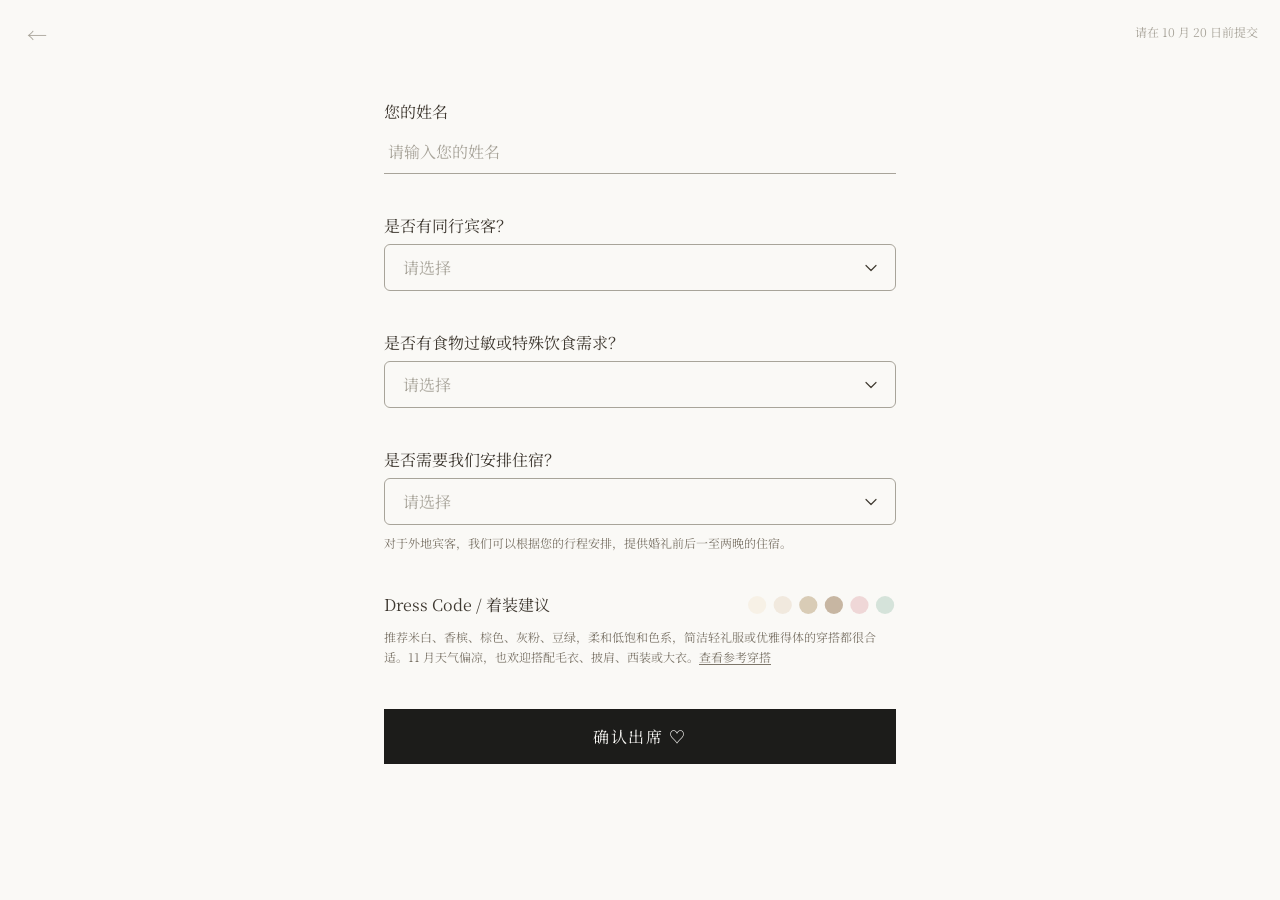
==== commit 23617ca4: "Adjust RSVP success spacing" ====
--- a/rsvp.html
+++ b/rsvp.html
@@ -69,7 +69,7 @@
 
         <div class="field-group dress-code-group">
           <div class="dress-code-head">
-            <p class="dress-code-title">dress code / 着装建议</p>
+            <p class="dress-code-title">Dress Code / 着装建议</p>
             <img class="dress-code-swatches" src="assets/figma/dress-code/swatches.svg" alt="米白、香槟、棕色、灰粉、豆绿色块" />
           </div>
           <p class="dress-code-copy">
--- a/style.css
+++ b/style.css
@@ -1281,7 +1281,7 @@
 .success-container {
   position: relative;
   text-align: center;
-  padding: 72px 0 0;
+  padding: 44px 0 0;
   animation: fadeUp 0.8s ease both;
 }
 
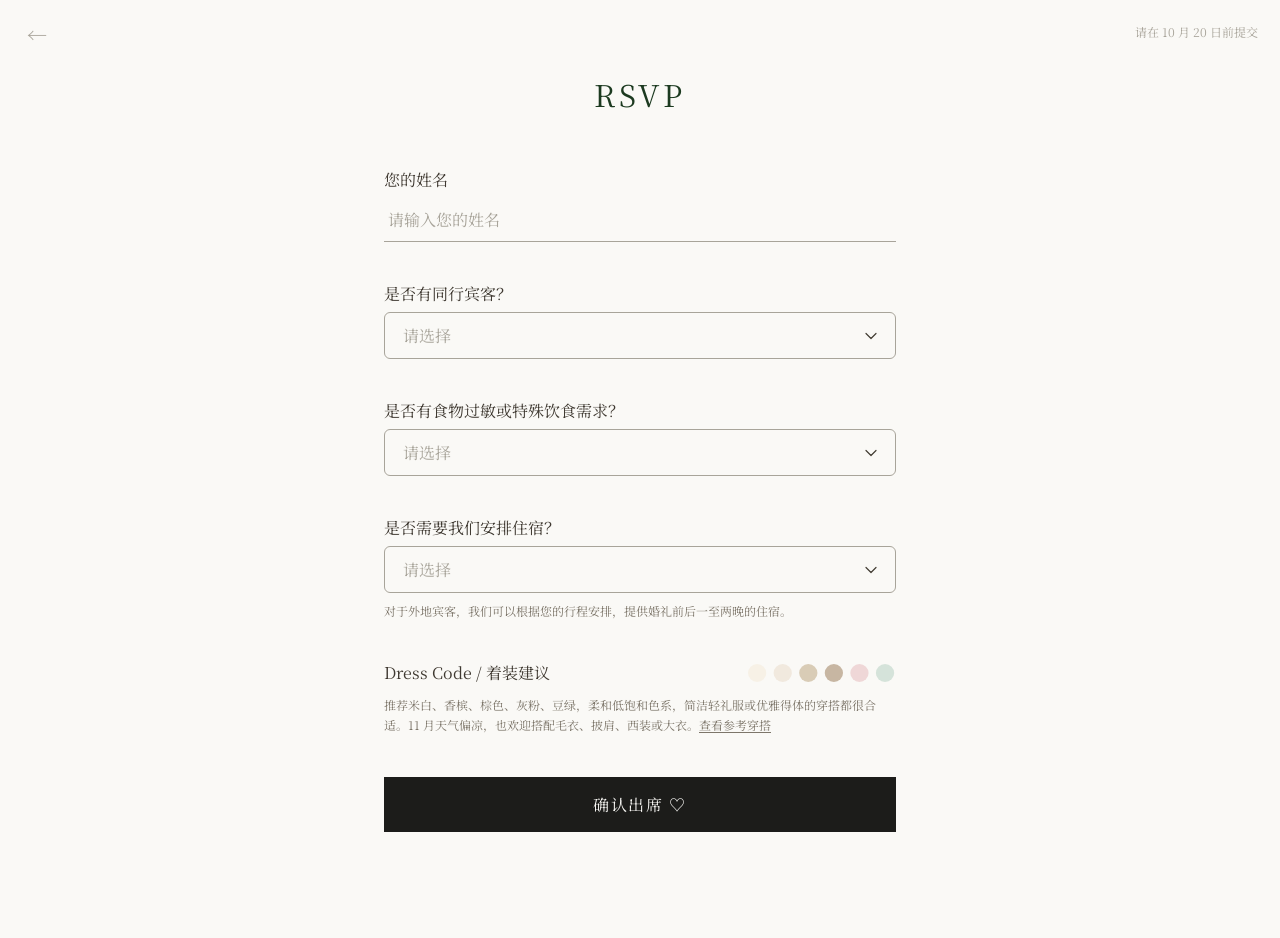
==== commit 7efa2e34: "Restore RSVP form title" ====
--- a/rsvp.html
+++ b/rsvp.html
@@ -15,6 +15,7 @@
 
   <main class="rsvp-main">
     <div class="rsvp-form-wrap">
+      <h1 class="form-heading">RSVP</h1>
       <p class="form-sub">请在 10 月 20 日前提交</p>
 
       <div id="form-container">
@@ -73,7 +74,7 @@
             <img class="dress-code-swatches" src="assets/figma/dress-code/swatches.svg" alt="米白、香槟、棕色、灰粉、豆绿色块" />
           </div>
           <p class="dress-code-copy">
-            推荐米白、香槟、棕色、灰粉、豆绿，柔和低饱和色系，简洁轻礼服或优雅得体的穿搭都很合适。11 月天气偏凉，也欢迎搭配毛衣、披肩、西装或大衣。<a href="assets/figma/dress-code/reference.png" class="dress-code-link">查看参考穿搭</a>
+            推荐米白、香槟、棕色、灰粉、豆绿，柔和低饱和色系，简洁轻礼服或优雅得体的穿搭都很合适。11 月天气偏凉，也欢迎搭配毛衣、披肩、西装或大衣。<a href="assets/figma/dress-code/dress_code.png" class="dress-code-link">查看参考穿搭</a>
           </p>
         </div>
 
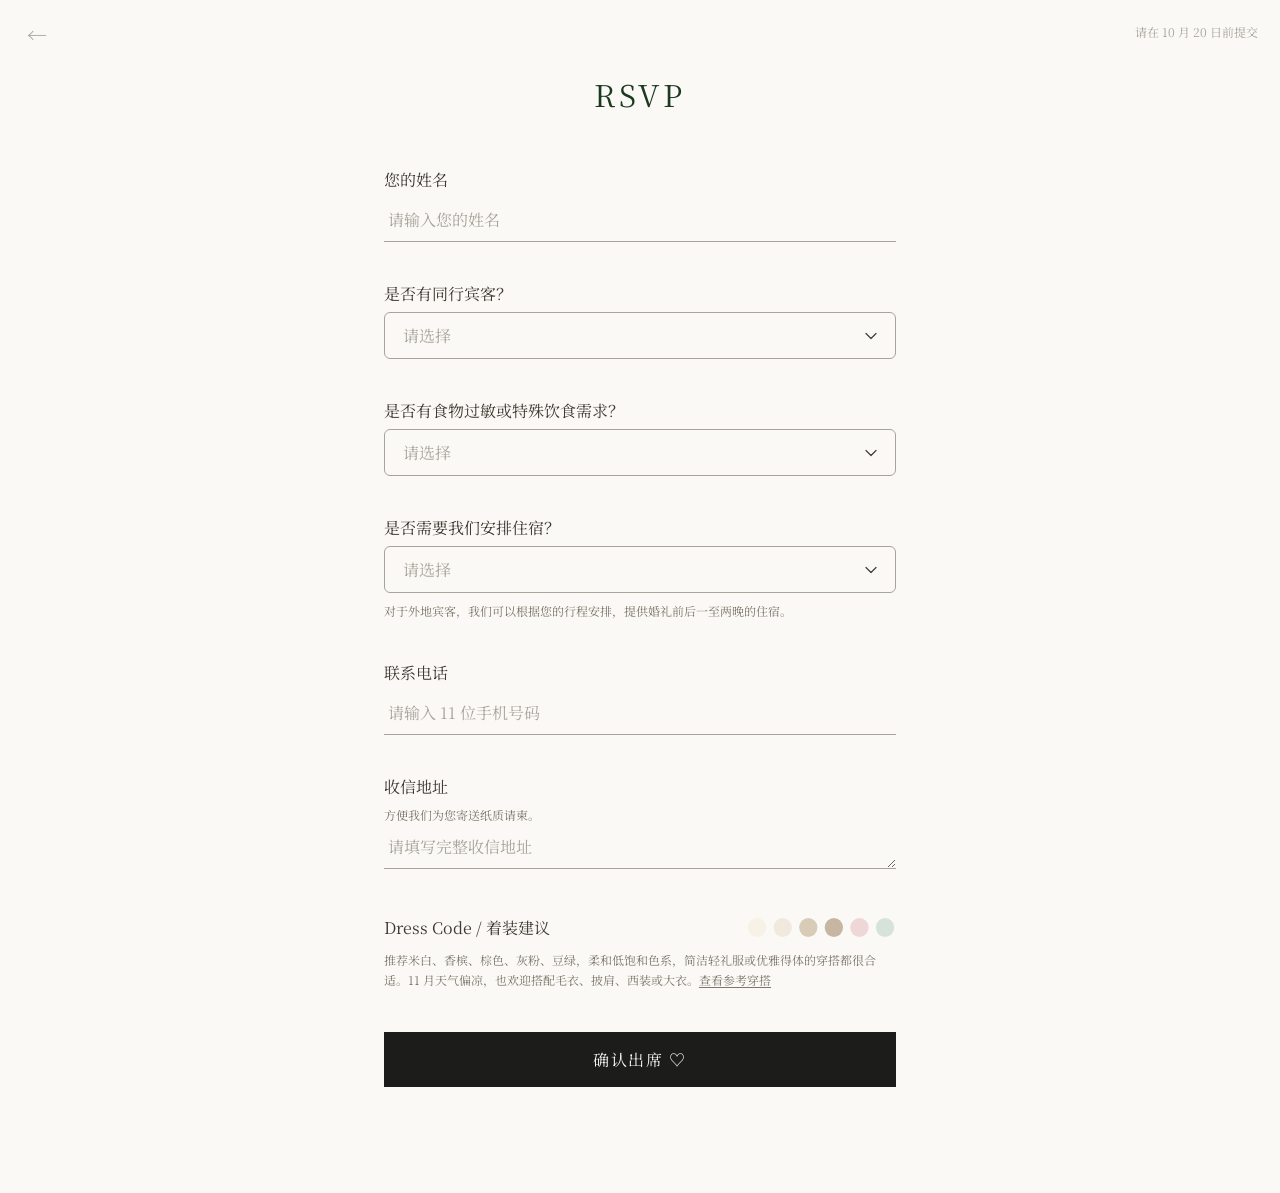
==== commit 52a3cab2: "Add RSVP contact fields" ====
--- a/rsvp.html
+++ b/rsvp.html
@@ -68,6 +68,17 @@
           <textarea class="field-textarea compact" id="lodging-detail" rows="1" placeholder="示例：2 人，11 月 12 日入住，11 月 14 日离店"></textarea>
         </div>
 
+        <div class="field-group">
+          <label class="field-label" for="contact-phone">联系电话</label>
+          <input class="field-input" type="tel" id="contact-phone" inputmode="numeric" autocomplete="tel" placeholder="请输入 11 位手机号码" />
+        </div>
+
+        <div class="field-group">
+          <label class="field-label" for="mailing-address">收信地址</label>
+          <p class="field-help">方便我们为您寄送纸质请柬。</p>
+          <textarea class="field-textarea compact" id="mailing-address" rows="1" placeholder="请填写完整收信地址"></textarea>
+        </div>
+
         <div class="field-group dress-code-group">
           <div class="dress-code-head">
             <p class="dress-code-title">Dress Code / 着装建议</p>
@@ -138,7 +149,9 @@
       const guestNamesInput = document.getElementById('guest-names');
       const allergyDetailInput = document.getElementById('allergy-detail');
       const lodgingDetailInput = document.getElementById('lodging-detail');
-      const fields = [nameInput, companionSelect, allergySelect, lodgingSelect, guestNamesInput, allergyDetailInput, lodgingDetailInput];
+      const contactPhoneInput = document.getElementById('contact-phone');
+      const mailingAddressInput = document.getElementById('mailing-address');
+      const fields = [nameInput, companionSelect, allergySelect, lodgingSelect, guestNamesInput, allergyDetailInput, lodgingDetailInput, contactPhoneInput, mailingAddressInput];
       const name = nameInput.value.trim();
       const errorMsg = document.getElementById('error-msg');
       errorMsg.textContent = '';
@@ -149,6 +162,8 @@
       const allergyDetail = allergyDetailInput.value.trim();
       const needsLodging = selectedValue('needs-lodging');
       const lodgingDetail = lodgingDetailInput.value.trim();
+      const contactPhone = contactPhoneInput.value.trim();
+      const mailingAddress = mailingAddressInput.value.trim();
       const invalidFields = [];
 
       fields.forEach((field) => field.classList.remove('field-error'));
@@ -159,10 +174,12 @@
       if (hasAllergy === '有' && !allergyDetail) invalidFields.push(allergyDetailInput);
       if (!needsLodging) invalidFields.push(lodgingSelect);
       if (needsLodging === '需要' && !lodgingDetail) invalidFields.push(lodgingDetailInput);
+      if (!/^\d{11}$/.test(contactPhone)) invalidFields.push(contactPhoneInput);
+      if (!mailingAddress) invalidFields.push(mailingAddressInput);
 
       if (invalidFields.length) {
         invalidFields.forEach((field) => field.classList.add('field-error'));
-        errorMsg.textContent = '请完整填写标红的问题。';
+        errorMsg.textContent = '请完整填写标红的问题，联系电话需为 11 位数字。';
         invalidFields[0].focus({ preventScroll: true });
         invalidFields[0].scrollIntoView({ behavior: 'smooth', block: 'center' });
         return;
@@ -186,7 +203,9 @@
             hasDietaryNeed: hasAllergy,
             dietaryDetail: allergyDetail,
             needsLodging,
-            lodgingDetail
+            lodgingDetail,
+            contactPhone,
+            mailingAddress
           }),
           signal: controller.signal
         });
--- a/style.css
+++ b/style.css
@@ -739,8 +739,6 @@
 
 .page2-locations span {
   display: block;
-  background: #050d29;
-  padding: 0 1px;
 }
 
 .page2-sticker {
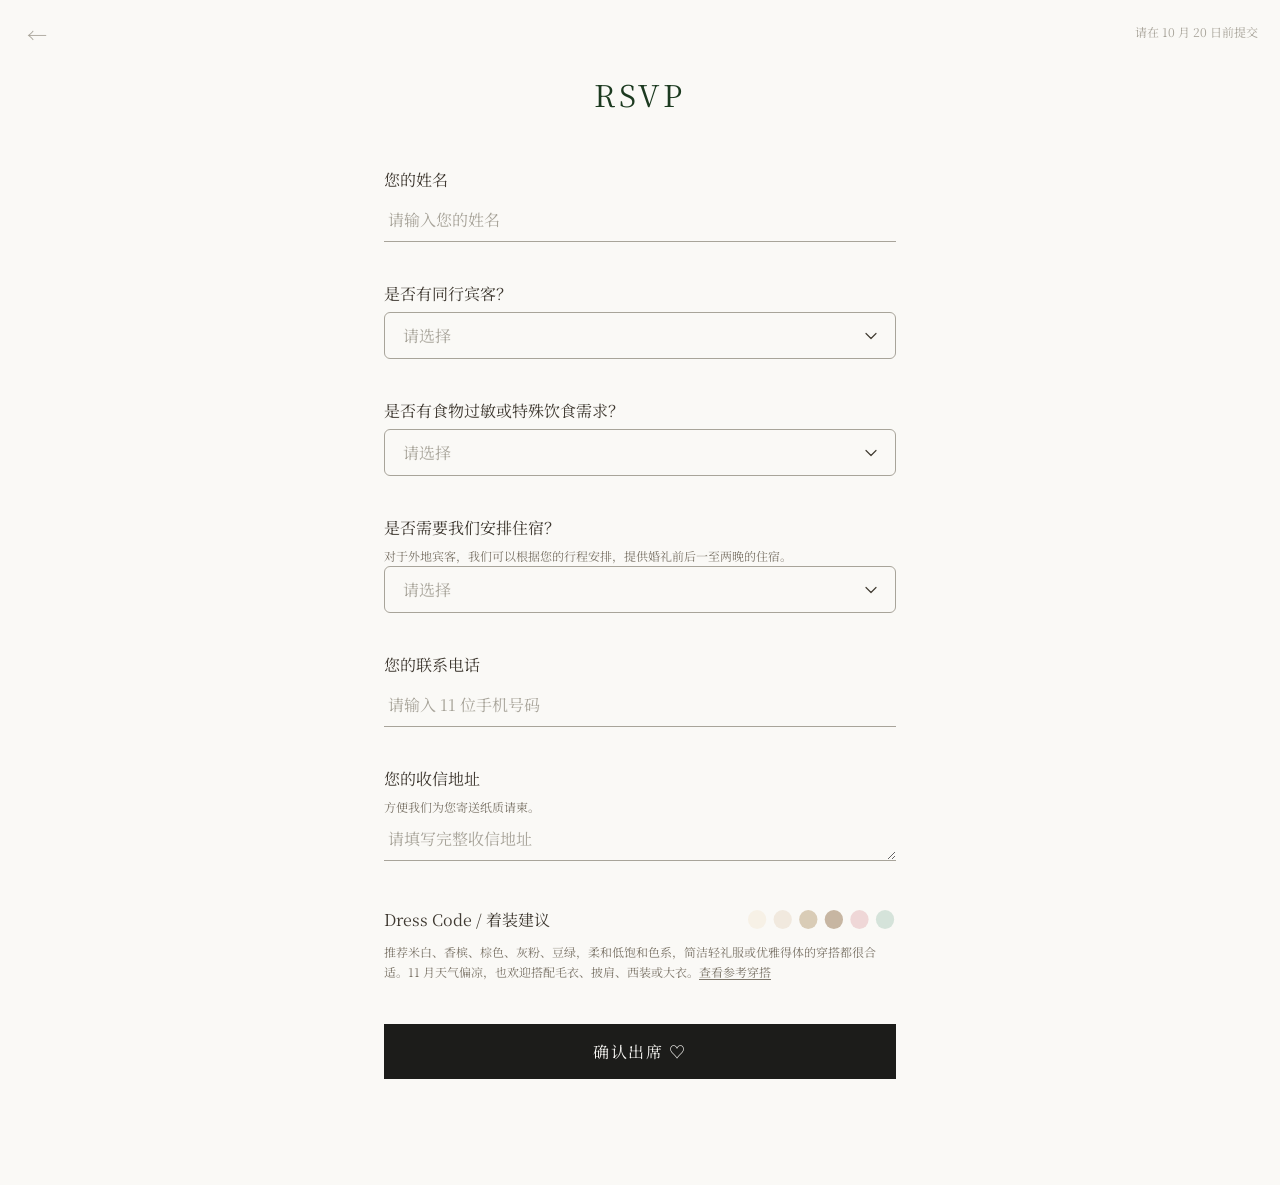
==== commit fc8667f8: "Polish RSVP contact copy" ====
--- a/rsvp.html
+++ b/rsvp.html
@@ -54,12 +54,12 @@
 
         <div class="field-group">
           <label class="field-label" for="needs-lodging">是否需要我们安排住宿？</label>
+          <p class="field-help">对于外地宾客，我们可以根据您的行程安排，提供婚礼前后一至两晚的住宿。</p>
           <select class="field-select" id="needs-lodging">
             <option value="">请选择</option>
             <option value="不需要">不需要</option>
             <option value="需要">需要</option>
           </select>
-          <p class="field-help">对于外地宾客，我们可以根据您的行程安排，提供婚礼前后一至两晚的住宿。</p>
         </div>
 
         <div class="field-group conditional-field" id="lodging-detail-group" hidden>
@@ -69,12 +69,12 @@
         </div>
 
         <div class="field-group">
-          <label class="field-label" for="contact-phone">联系电话</label>
+          <label class="field-label" for="contact-phone">您的联系电话</label>
           <input class="field-input" type="tel" id="contact-phone" inputmode="numeric" autocomplete="tel" placeholder="请输入 11 位手机号码" />
         </div>
 
         <div class="field-group">
-          <label class="field-label" for="mailing-address">收信地址</label>
+          <label class="field-label" for="mailing-address">您的收信地址</label>
           <p class="field-help">方便我们为您寄送纸质请柬。</p>
           <textarea class="field-textarea compact" id="mailing-address" rows="1" placeholder="请填写完整收信地址"></textarea>
         </div>
--- a/style.css
+++ b/style.css
@@ -1055,6 +1055,7 @@
 }
 
 .rsvp-page.is-rsvp-submitted .rsvp-floating-back,
+.rsvp-page.is-rsvp-submitted .form-heading,
 .rsvp-page.is-rsvp-submitted .form-sub {
   display: none;
 }
@@ -1279,7 +1280,7 @@
 .success-container {
   position: relative;
   text-align: center;
-  padding: 44px 0 0;
+  padding: 0;
   animation: fadeUp 0.8s ease both;
 }
 
